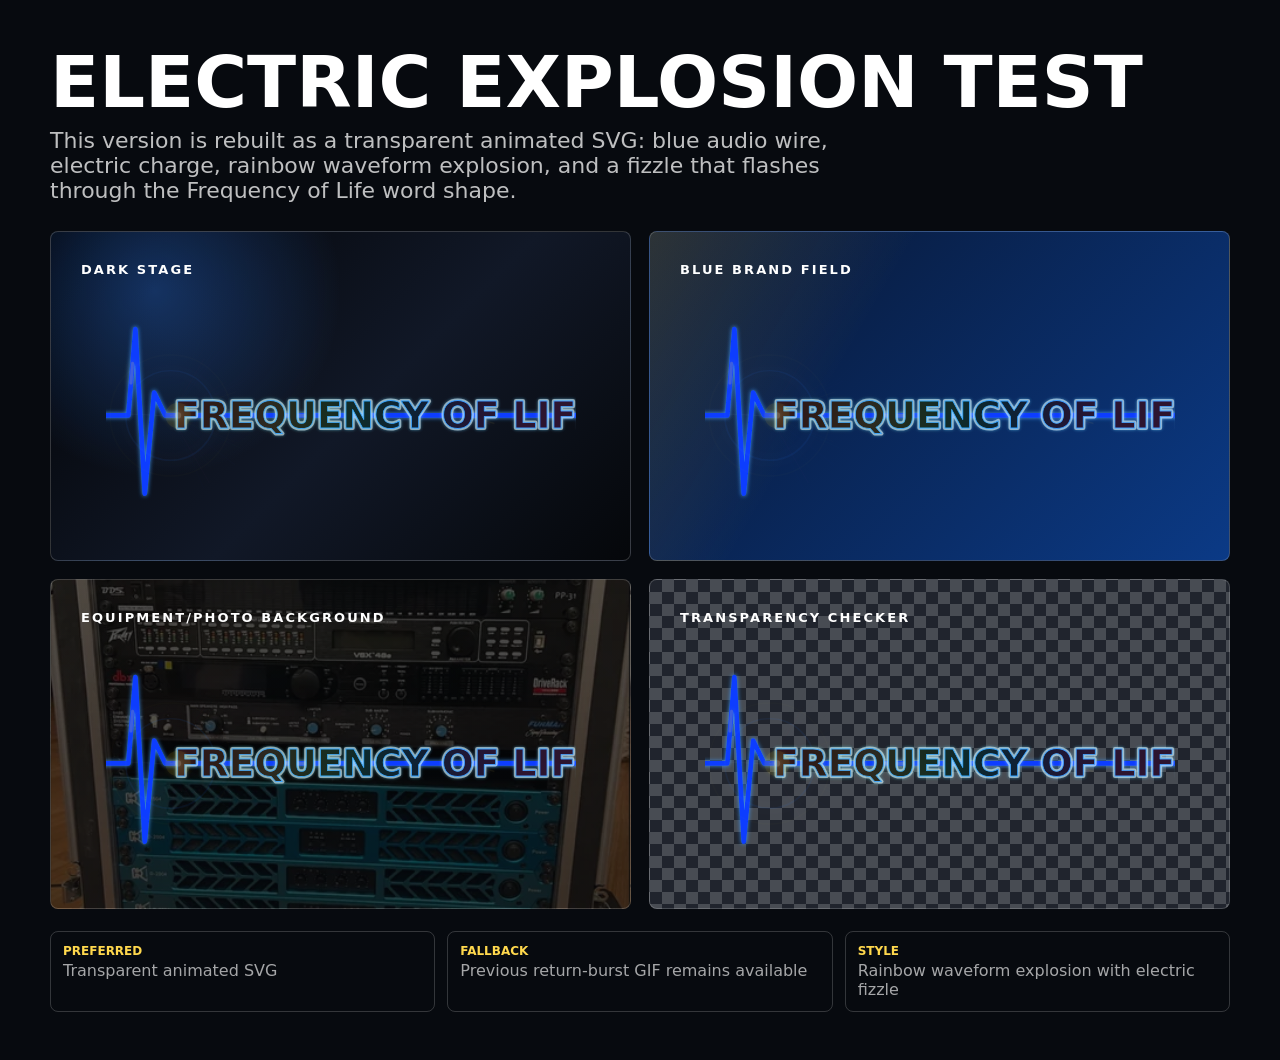
==== frequency-logo-electric-preview.html @ 0f2730ec "Use electric explosion Frequency logo" ====
<!doctype html>
<html lang="en">
<head>
  <meta charset="utf-8">
  <meta name="viewport" content="width=device-width, initial-scale=1">
  <title>Frequency of Life Electric Explosion Preview</title>
  <style>
    :root {
      --ink: #05070a;
      --gold: #ffd84d;
      --line: rgba(255, 255, 255, 0.18);
    }

    * {
      box-sizing: border-box;
    }

    body {
      background: #070a0f;
      color: #ffffff;
      font-family: Inter, ui-sans-serif, system-ui, -apple-system, BlinkMacSystemFont, "Segoe UI", sans-serif;
      margin: 0;
      min-height: 100vh;
      padding: clamp(20px, 4vw, 48px);
    }

    main {
      margin: 0 auto;
      max-width: 1180px;
    }

    h1 {
      font-size: clamp(32px, 6vw, 72px);
      letter-spacing: 0;
      line-height: 0.95;
      margin: 0 0 12px;
      text-transform: uppercase;
    }

    .lead {
      color: rgba(255, 255, 255, 0.74);
      font-size: clamp(16px, 2vw, 22px);
      margin: 0 0 28px;
      max-width: 820px;
    }

    .preview-grid {
      display: grid;
      gap: 18px;
      grid-template-columns: repeat(2, minmax(0, 1fr));
    }

    .panel {
      border: 1px solid var(--line);
      border-radius: 8px;
      min-height: 260px;
      overflow: hidden;
      padding: clamp(18px, 3vw, 30px);
      position: relative;
    }

    .panel h2 {
      font-size: 13px;
      letter-spacing: 0.16em;
      margin: 0 0 18px;
      text-transform: uppercase;
    }

    .logo-stage {
      align-items: center;
      display: flex;
      min-height: 170px;
    }

    .logo-stage img {
      height: auto;
      max-height: 235px;
      object-fit: contain;
      width: min(100%, 800px);
    }

    .stage-dark {
      background:
        radial-gradient(circle at 18% 18%, rgba(47, 128, 255, 0.34), transparent 34%),
        linear-gradient(135deg, #020305, #111827 54%, #05070a);
    }

    .stage-blue {
      background:
        linear-gradient(120deg, rgba(255, 216, 77, 0.15), transparent 35%),
        linear-gradient(135deg, #081632, #0b3a86);
    }

    .stage-photo {
      background:
        linear-gradient(rgba(5, 7, 10, 0.64), rgba(5, 7, 10, 0.72)),
        url("assets/rack-processing-amplifiers.webp") center / cover;
    }

    .stage-checker {
      background:
        linear-gradient(45deg, rgba(255,255,255,0.18) 25%, transparent 25%),
        linear-gradient(-45deg, rgba(255,255,255,0.18) 25%, transparent 25%),
        linear-gradient(45deg, transparent 75%, rgba(255,255,255,0.18) 75%),
        linear-gradient(-45deg, transparent 75%, rgba(255,255,255,0.18) 75%),
        #20242d;
      background-position: 0 0, 0 12px, 12px -12px, -12px 0;
      background-size: 24px 24px;
    }

    .meta {
      color: rgba(255, 255, 255, 0.64);
      display: grid;
      gap: 12px;
      grid-template-columns: repeat(3, minmax(0, 1fr));
      margin-top: 22px;
    }

    .meta div {
      border: 1px solid var(--line);
      border-radius: 8px;
      padding: 12px;
    }

    .meta strong {
      color: var(--gold);
      display: block;
      font-size: 12px;
      margin-bottom: 3px;
      text-transform: uppercase;
    }

    @media (max-width: 760px) {
      .preview-grid,
      .meta {
        grid-template-columns: 1fr;
      }
    }
  </style>
</head>
<body>
  <main>
    <h1>Electric Explosion Test</h1>
    <p class="lead">This version is rebuilt as a transparent animated SVG: blue audio wire, electric charge, rainbow waveform explosion, and a fizzle that flashes through the Frequency of Life word shape.</p>

    <section class="preview-grid" aria-label="Frequency of Life electric explosion previews">
      <article class="panel stage-dark">
        <h2>Dark stage</h2>
        <div class="logo-stage">
          <img src="assets/frequency-of-life-logo-electric-explosion.svg" alt="Frequency of Life electric explosion animated logo">
        </div>
      </article>

      <article class="panel stage-blue">
        <h2>Blue brand field</h2>
        <div class="logo-stage">
          <img src="assets/frequency-of-life-logo-electric-explosion.svg" alt="Frequency of Life electric explosion animated logo">
        </div>
      </article>

      <article class="panel stage-photo">
        <h2>Equipment/photo background</h2>
        <div class="logo-stage">
          <img src="assets/frequency-of-life-logo-electric-explosion.svg" alt="Frequency of Life electric explosion animated logo">
        </div>
      </article>

      <article class="panel stage-checker">
        <h2>Transparency checker</h2>
        <div class="logo-stage">
          <img src="assets/frequency-of-life-logo-electric-explosion.svg" alt="Frequency of Life electric explosion animated logo">
        </div>
      </article>
    </section>

    <section class="meta" aria-label="Export details">
      <div>
        <strong>Preferred</strong>
        <span>Transparent animated SVG</span>
      </div>
      <div>
        <strong>Fallback</strong>
        <span>Previous return-burst GIF remains available</span>
      </div>
      <div>
        <strong>Style</strong>
        <span>Rainbow waveform explosion with electric fizzle</span>
      </div>
    </section>
  </main>
</body>
</html>
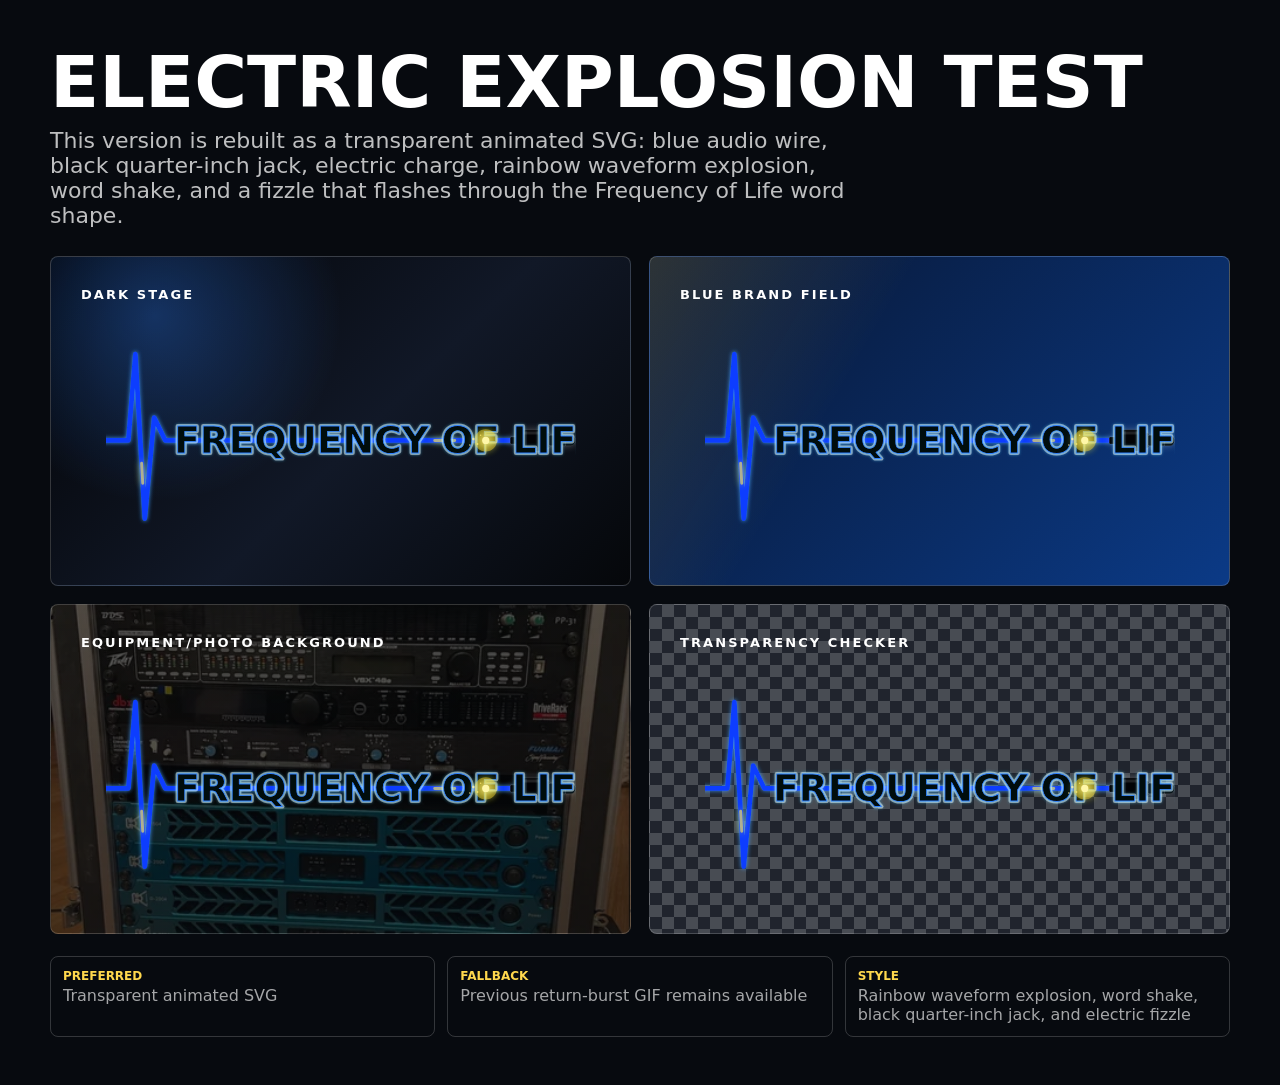
==== commit 1e502a1b: "Restore jack and shake Frequency logo" ====
--- a/frequency-logo-electric-preview.html
+++ b/frequency-logo-electric-preview.html
@@ -141,7 +141,7 @@
 <body>
   <main>
     <h1>Electric Explosion Test</h1>
-    <p class="lead">This version is rebuilt as a transparent animated SVG: blue audio wire, electric charge, rainbow waveform explosion, and a fizzle that flashes through the Frequency of Life word shape.</p>
+    <p class="lead">This version is rebuilt as a transparent animated SVG: blue audio wire, black quarter-inch jack, electric charge, rainbow waveform explosion, word shake, and a fizzle that flashes through the Frequency of Life word shape.</p>
 
     <section class="preview-grid" aria-label="Frequency of Life electric explosion previews">
       <article class="panel stage-dark">
@@ -184,7 +184,7 @@
       </div>
       <div>
         <strong>Style</strong>
-        <span>Rainbow waveform explosion with electric fizzle</span>
+        <span>Rainbow waveform explosion, word shake, black quarter-inch jack, and electric fizzle</span>
       </div>
     </section>
   </main>
